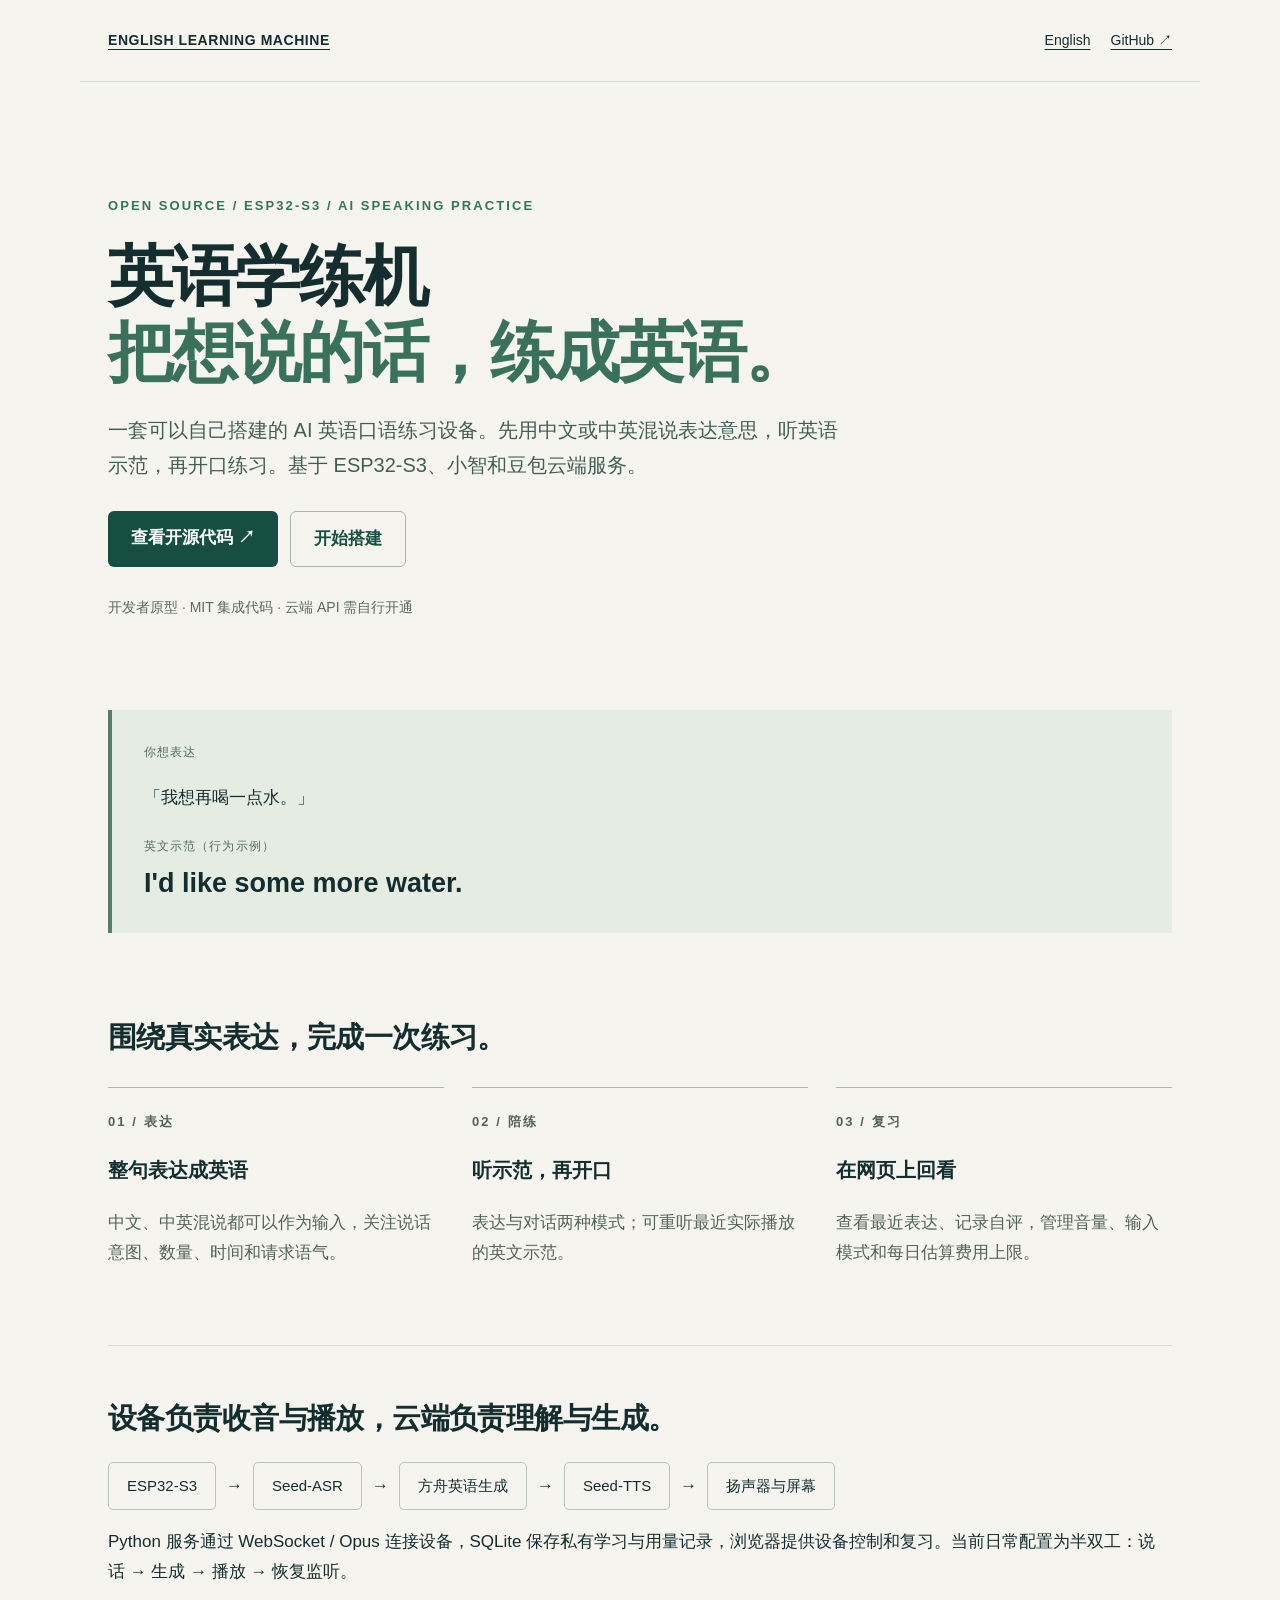
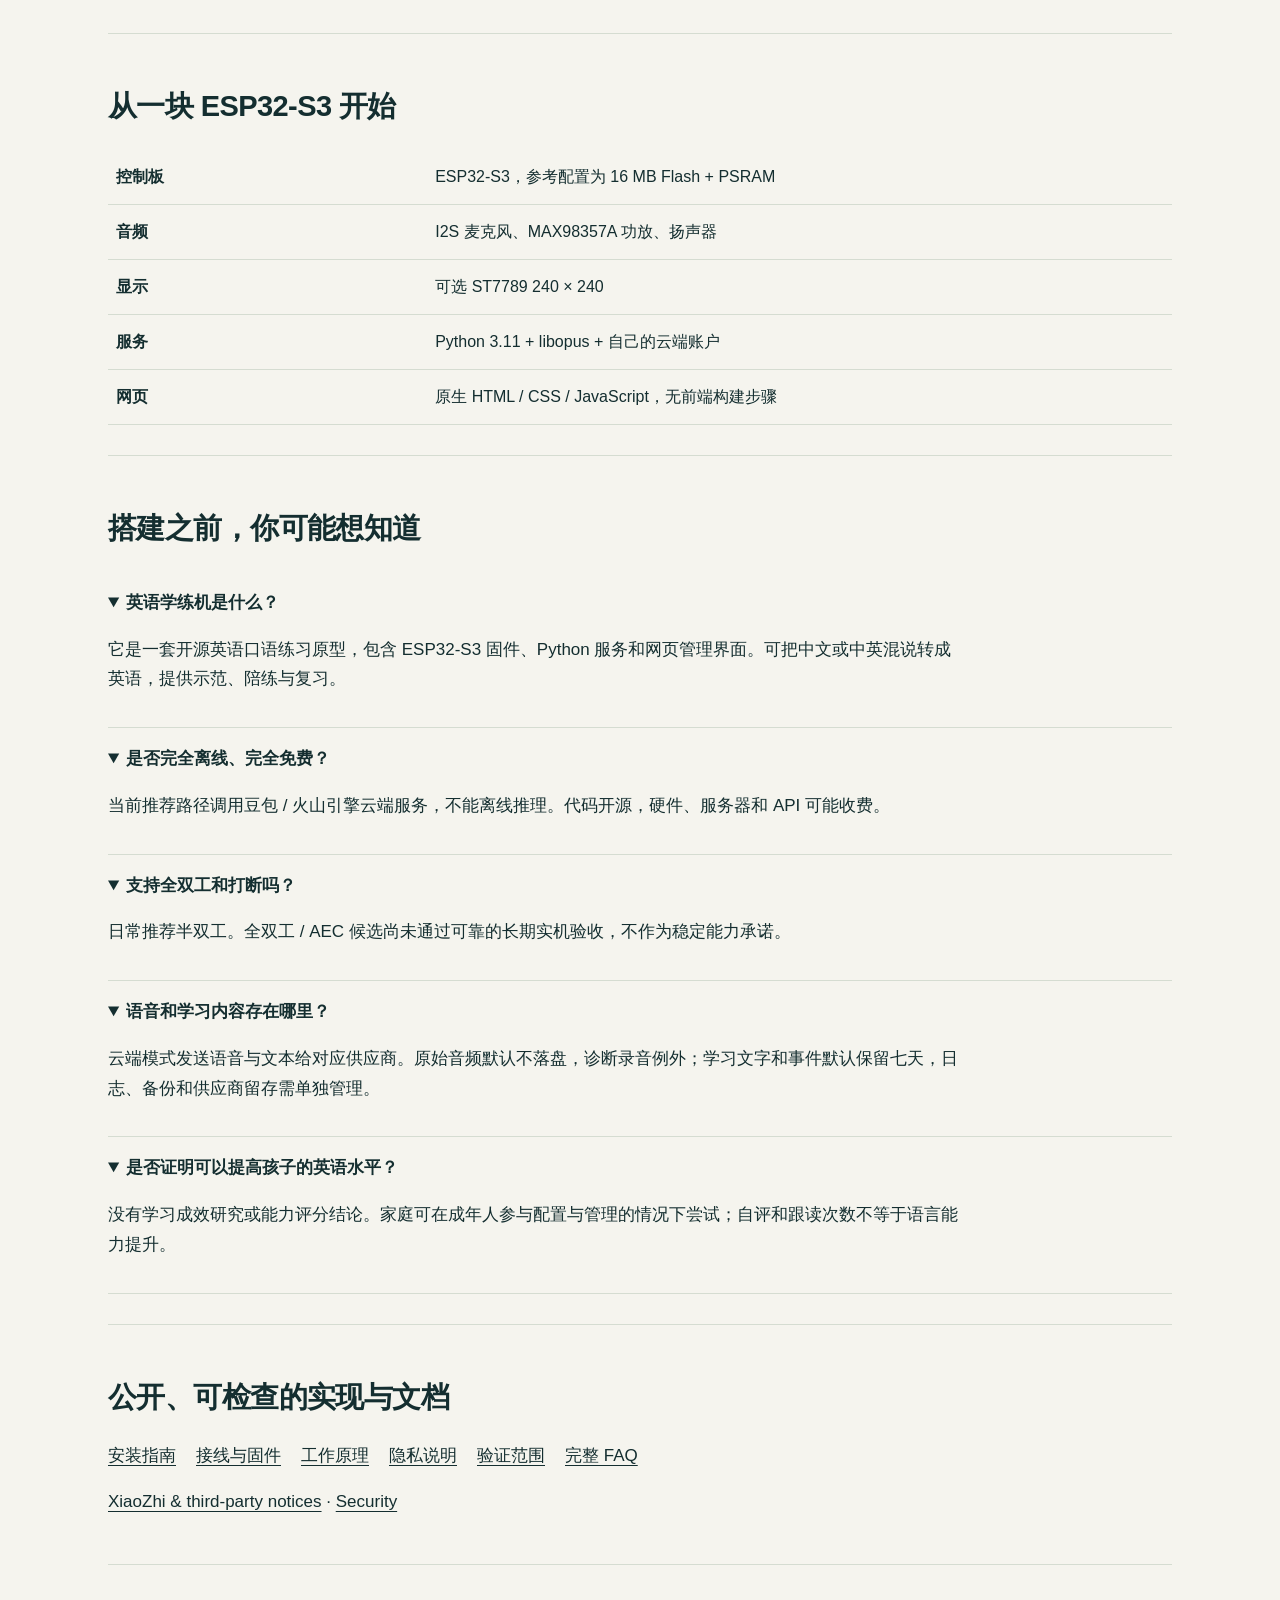
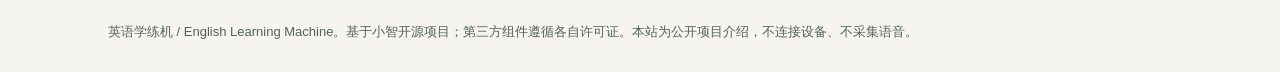
==== docs/index.html @ 185db41a "Release English Learning Machine source and bilingual public documentation" ====
<!doctype html>
<html lang="zh-CN"><head><meta charset="utf-8"><meta name="viewport" content="width=device-width, initial-scale=1">
<title>英语学练机｜ESP32-S3 开源 AI 英语口语陪练机</title><meta name="description" content="基于 ESP32-S3、小智和豆包的开源英语口语练习设备：中文与中英混说转自然英语、示范播放、对话陪练和网页复习。提供 Python 源码、硬件接线与自托管部署说明。">
<meta name="robots" content="index,follow,max-image-preview:large"><link rel="canonical" href="https://aotefan.github.io/english-learning-machine/">
<link rel="alternate" hreflang="zh-CN" href="https://aotefan.github.io/english-learning-machine/"><link rel="alternate" hreflang="en" href="https://aotefan.github.io/english-learning-machine/en.html"><link rel="alternate" hreflang="x-default" href="https://aotefan.github.io/english-learning-machine/">
<meta property="og:type" content="website"><meta property="og:title" content="英语学练机｜ESP32-S3 开源 AI 英语口语陪练机"><meta property="og:description" content="基于 ESP32-S3、小智和豆包的开源英语口语练习设备：中文与中英混说转自然英语、示范播放、对话陪练和网页复习。提供 Python 源码、硬件接线与自托管部署说明。"><meta property="og:url" content="https://aotefan.github.io/english-learning-machine/"><meta property="og:site_name" content="English Learning Machine"><meta property="og:image" content="https://aotefan.github.io/english-learning-machine/social-preview.png"><meta property="og:image:width" content="1200"><meta property="og:image:height" content="630"><meta property="og:image:alt" content="English Learning Machine — ESP32-S3 AI English speaking practice">
<meta name="twitter:card" content="summary_large_image"><link rel="stylesheet" href="style.css"><script type="application/ld+json">{"@context": "https://schema.org", "@type": "SoftwareSourceCode", "name": "English Learning Machine", "alternateName": ["英语学练机", "English Edge"], "description": "基于 ESP32-S3、小智和豆包的开源英语口语练习设备：中文与中英混说转自然英语、示范播放、对话陪练和网页复习。提供 Python 源码、硬件接线与自托管部署说明。", "codeRepository": "https://github.com/aotefan/english-learning-machine", "url": "https://aotefan.github.io/english-learning-machine/", "license": "https://github.com/aotefan/english-learning-machine/blob/main/LICENSE", "programmingLanguage": ["Python", "C++", "JavaScript"], "runtimePlatform": "ESP32-S3 and Python", "isAccessibleForFree": true, "inLanguage": "zh-CN"}</script></head>
<body><nav aria-label="Main"><a class="brand" href="index.html">ENGLISH LEARNING MACHINE</a><div class="links"><a href="en.html" lang="en">English</a><a href="https://github.com/aotefan/english-learning-machine">GitHub ↗</a></div></nav>
<main><header class="hero"><p class="eyebrow">OPEN SOURCE / ESP32-S3 / AI SPEAKING PRACTICE</p><h1>英语学练机<span>把想说的话，练成英语。</span></h1><p class="lead">一套可以自己搭建的 AI 英语口语练习设备。先用中文或中英混说表达意思，听英语示范，再开口练习。基于 ESP32-S3、小智和豆包云端服务。</p><div class="actions"><a class="button" href="https://github.com/aotefan/english-learning-machine">查看开源代码 ↗</a><a class="button secondary" href="https://github.com/aotefan/english-learning-machine/blob/main/docs/quickstart.md">开始搭建</a></div><p class="note">开发者原型 · MIT 集成代码 · 云端 API 需自行开通</p></header>
<div class="example"><span class="label">你想表达</span><p>「我想再喝一点水。」</p><span class="label">英文示范（行为示例）</span><strong>I'd like some more water.</strong></div>
<section><h2>围绕真实表达，完成一次练习。</h2><div class="grid"><article><p class="eyebrow">01 / 表达</p><h3>整句表达成英语</h3><p>中文、中英混说都可以作为输入，关注说话意图、数量、时间和请求语气。</p></article><article><p class="eyebrow">02 / 陪练</p><h3>听示范，再开口</h3><p>表达与对话两种模式；可重听最近实际播放的英文示范。</p></article><article><p class="eyebrow">03 / 复习</p><h3>在网页上回看</h3><p>查看最近表达、记录自评，管理音量、输入模式和每日估算费用上限。</p></article></div></section>
<section><h2>设备负责收音与播放，云端负责理解与生成。</h2><div class="flow" aria-label="Architecture"><span>ESP32-S3</span><b aria-hidden="true">→</b><span>Seed-ASR</span><b aria-hidden="true">→</b><span>方舟英语生成</span><b aria-hidden="true">→</b><span>Seed-TTS</span><b aria-hidden="true">→</b><span>扬声器与屏幕</span></div><p>Python 服务通过 WebSocket / Opus 连接设备，SQLite 保存私有学习与用量记录，浏览器提供设备控制和复习。当前日常配置为半双工：说话 → 生成 → 播放 → 恢复监听。</p></section>
<section><h2>从一块 ESP32-S3 开始</h2><table><tr><th scope="row">控制板</th><td>ESP32-S3，参考配置为 16 MB Flash + PSRAM</td></tr><tr><th scope="row">音频</th><td>I2S 麦克风、MAX98357A 功放、扬声器</td></tr><tr><th scope="row">显示</th><td>可选 ST7789 240 × 240</td></tr><tr><th scope="row">服务</th><td>Python 3.11 + libopus + 自己的云端账户</td></tr><tr><th scope="row">网页</th><td>原生 HTML / CSS / JavaScript，无前端构建步骤</td></tr></table></section>
<section><h2>搭建之前，你可能想知道</h2><details open><summary>英语学练机是什么？</summary><p>它是一套开源英语口语练习原型，包含 ESP32-S3 固件、Python 服务和网页管理界面。可把中文或中英混说转成英语，提供示范、陪练与复习。</p></details><details open><summary>是否完全离线、完全免费？</summary><p>当前推荐路径调用豆包 / 火山引擎云端服务，不能离线推理。代码开源，硬件、服务器和 API 可能收费。</p></details><details open><summary>支持全双工和打断吗？</summary><p>日常推荐半双工。全双工 / AEC 候选尚未通过可靠的长期实机验收，不作为稳定能力承诺。</p></details><details open><summary>语音和学习内容存在哪里？</summary><p>云端模式发送语音与文本给对应供应商。原始音频默认不落盘，诊断录音例外；学习文字和事件默认保留七天，日志、备份和供应商留存需单独管理。</p></details><details open><summary>是否证明可以提高孩子的英语水平？</summary><p>没有学习成效研究或能力评分结论。家庭可在成年人参与配置与管理的情况下尝试；自评和跟读次数不等于语言能力提升。</p></details></section>
<section><h2>公开、可检查的实现与文档</h2><div class="links"><a href="https://github.com/aotefan/english-learning-machine/blob/main/docs/quickstart.md">安装指南</a><a href="https://github.com/aotefan/english-learning-machine/blob/main/docs/hardware.md">接线与固件</a><a href="https://github.com/aotefan/english-learning-machine/blob/main/docs/architecture.md">工作原理</a><a href="https://github.com/aotefan/english-learning-machine/blob/main/docs/privacy.md">隐私说明</a><a href="https://github.com/aotefan/english-learning-machine/blob/main/docs/validation.md">验证范围</a><a href="https://github.com/aotefan/english-learning-machine/blob/main/docs/faq.md">完整 FAQ</a></div><p><a href="https://github.com/aotefan/english-learning-machine/blob/main/THIRD_PARTY_NOTICES.md">XiaoZhi &amp; third-party notices</a> · <a href="https://github.com/aotefan/english-learning-machine/blob/main/SECURITY.md">Security</a></p></section></main><footer>英语学练机 / English Learning Machine。基于小智开源项目；第三方组件遵循各自许可证。本站为公开项目介绍，不连接设备、不采集语音。</footer></body></html>
---- docs/style.css ----
*{box-sizing:border-box}html{scroll-behavior:smooth}body{margin:0;background:#f5f4ee;color:#142e30;font:17px/1.75 -apple-system,BlinkMacSystemFont,"Segoe UI",sans-serif}a{color:inherit;text-underline-offset:4px}main,nav,footer{max-width:1120px;margin:auto;padding:28px}nav{display:flex;justify-content:space-between;gap:20px;font-size:14px;border-bottom:1px solid #cfdbd4}.brand{font-weight:750;letter-spacing:.04em}.hero{padding:72px 0 45px;max-width:900px}.eyebrow{color:#35745d;font-size:13px;letter-spacing:.16em;font-weight:700}h1{font-size:clamp(36px,5.7vw,66px);line-height:1.15;letter-spacing:-.035em;margin:22px 0}h1 span{display:block;color:#39715d}h2{font-size:29px;line-height:1.3;letter-spacing:-.02em}h3{font-size:20px}.lead{max-width:740px;font-size:20px;color:#435d57}.actions{display:flex;gap:12px;flex-wrap:wrap;margin:28px 0}.button{padding:12px 23px;border-radius:6px;background:#174e42;color:white;text-decoration:none;font-weight:650}.button.secondary{color:#174e42;background:transparent;border:1px solid #a4b7ad}.note{font-size:14px;color:#5b6960}.example{padding:26px 32px;background:#e5ece2;border-left:4px solid #54806b;margin:32px 0}.example strong{font-size:27px;display:block}.label{font-size:12px;letter-spacing:.09em;text-transform:uppercase;color:#526d5c}.grid{display:grid;grid-template-columns:repeat(3,1fr);gap:28px;margin:30px 0}.grid article{border-top:1px solid #a7b9ab;padding-top:10px}.grid p{color:#52645a}section{padding:30px 0;border-bottom:1px solid #d5dcd1}.flow{display:flex;flex-wrap:wrap;gap:10px;align-items:center}.flow span{border:1px solid #b5c7b8;border-radius:5px;padding:10px 18px;font-size:15px}table{border-collapse:collapse;width:100%;font-size:16px}td,th{text-align:left;padding:13px 8px;border-bottom:1px solid #d5dcd1}th{width:30%}details{padding:16px 0;border-bottom:1px solid #d5dcd1}summary{font-weight:650;cursor:pointer}details p{max-width:850px}footer{font-size:13px;color:#52645a}.links{display:flex;gap:20px;flex-wrap:wrap}code{font-size:.92em}a:focus-visible,summary:focus-visible{outline:3px solid #bd7a25;outline-offset:5px}@media(max-width:700px){main,nav,footer{padding:20px}.hero{padding:45px 0 20px}.grid{grid-template-columns:1fr;gap:4px}.lead{font-size:18px}.example{padding:20px}.example strong{font-size:23px}nav{font-size:12px}.flow span{padding:7px 10px}}
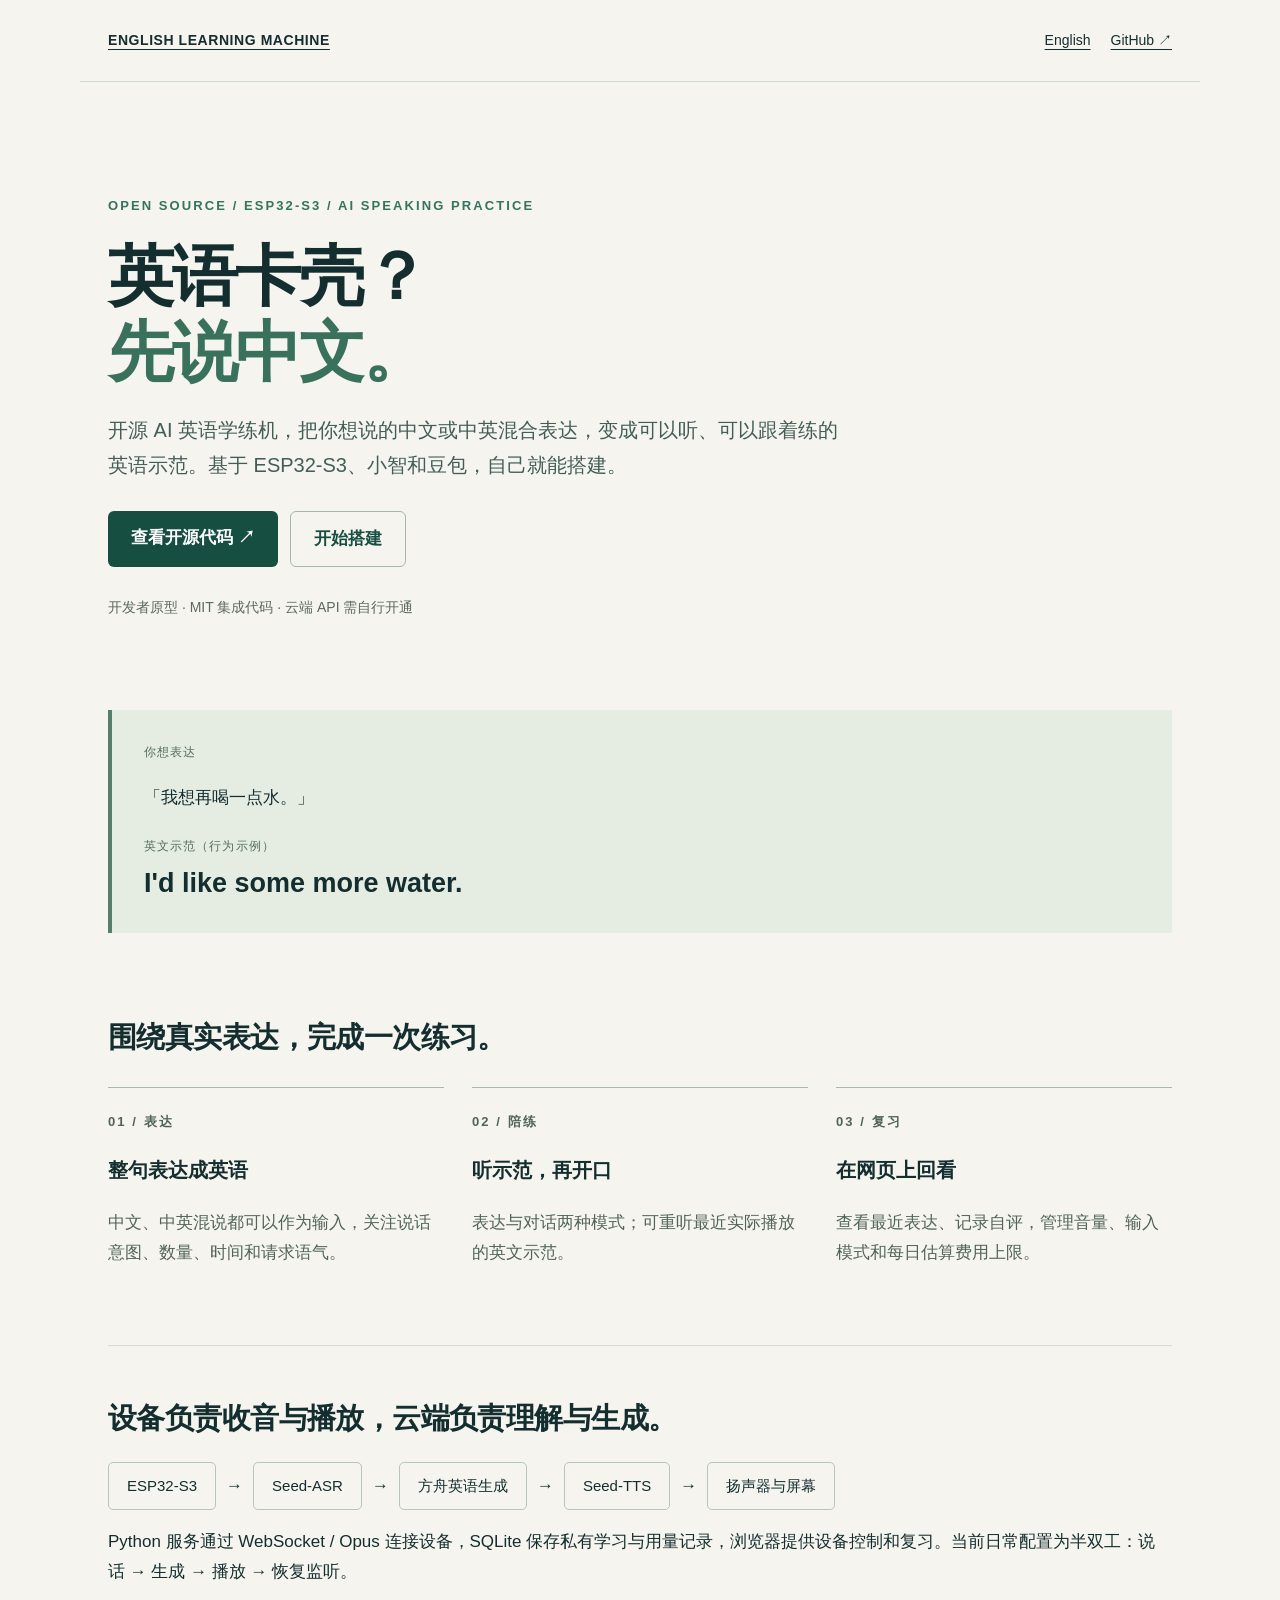
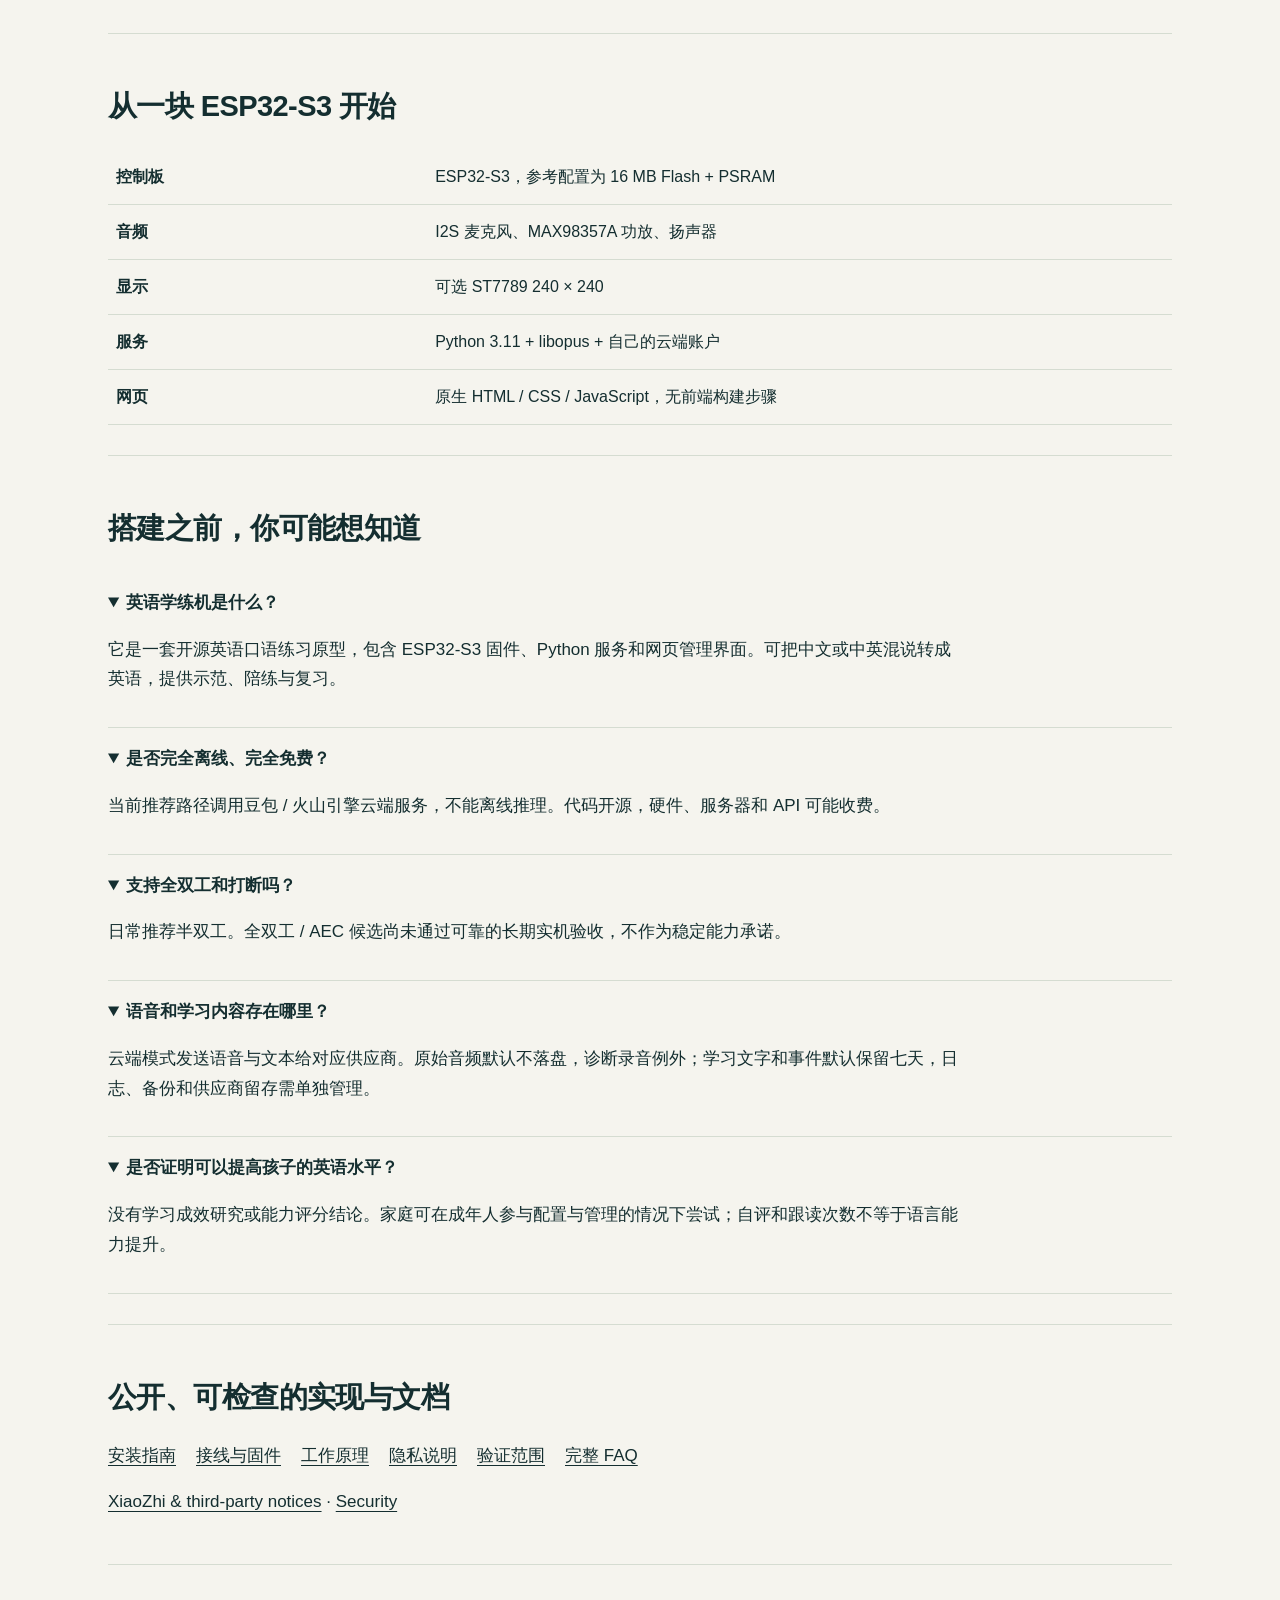
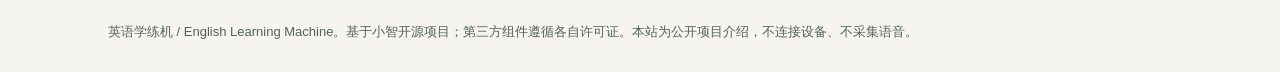
==== commit 9237cc5d: "Lead project titles with the learner need: start in Chinese when English stalls" ====
--- a/docs/index.html
+++ b/docs/index.html
@@ -1,12 +1,12 @@
 <!doctype html>
 <html lang="zh-CN"><head><meta charset="utf-8"><meta name="viewport" content="width=device-width, initial-scale=1">
-<title>英语学练机｜ESP32-S3 开源 AI 英语口语陪练机</title><meta name="description" content="基于 ESP32-S3、小智和豆包的开源英语口语练习设备：中文与中英混说转自然英语、示范播放、对话陪练和网页复习。提供 Python 源码、硬件接线与自托管部署说明。">
+<title>英语卡壳？先说中文｜开源 AI 英语学练机</title><meta name="description" content="基于 ESP32-S3、小智和豆包的开源英语口语练习设备：中文与中英混说转自然英语、示范播放、对话陪练和网页复习。提供 Python 源码、硬件接线与自托管部署说明。">
 <meta name="robots" content="index,follow,max-image-preview:large"><link rel="canonical" href="https://aotefan.github.io/english-learning-machine/">
 <link rel="alternate" hreflang="zh-CN" href="https://aotefan.github.io/english-learning-machine/"><link rel="alternate" hreflang="en" href="https://aotefan.github.io/english-learning-machine/en.html"><link rel="alternate" hreflang="x-default" href="https://aotefan.github.io/english-learning-machine/">
-<meta property="og:type" content="website"><meta property="og:title" content="英语学练机｜ESP32-S3 开源 AI 英语口语陪练机"><meta property="og:description" content="基于 ESP32-S3、小智和豆包的开源英语口语练习设备：中文与中英混说转自然英语、示范播放、对话陪练和网页复习。提供 Python 源码、硬件接线与自托管部署说明。"><meta property="og:url" content="https://aotefan.github.io/english-learning-machine/"><meta property="og:site_name" content="English Learning Machine"><meta property="og:image" content="https://aotefan.github.io/english-learning-machine/social-preview.png"><meta property="og:image:width" content="1200"><meta property="og:image:height" content="630"><meta property="og:image:alt" content="English Learning Machine — ESP32-S3 AI English speaking practice">
+<meta property="og:type" content="website"><meta property="og:title" content="英语卡壳？先说中文｜开源 AI 英语学练机"><meta property="og:description" content="基于 ESP32-S3、小智和豆包的开源英语口语练习设备：中文与中英混说转自然英语、示范播放、对话陪练和网页复习。提供 Python 源码、硬件接线与自托管部署说明。"><meta property="og:url" content="https://aotefan.github.io/english-learning-machine/"><meta property="og:site_name" content="English Learning Machine"><meta property="og:image" content="https://aotefan.github.io/english-learning-machine/social-preview.png"><meta property="og:image:width" content="1200"><meta property="og:image:height" content="630"><meta property="og:image:alt" content="English Learning Machine — ESP32-S3 AI English speaking practice">
 <meta name="twitter:card" content="summary_large_image"><link rel="stylesheet" href="style.css"><script type="application/ld+json">{"@context": "https://schema.org", "@type": "SoftwareSourceCode", "name": "English Learning Machine", "alternateName": ["英语学练机", "English Edge"], "description": "基于 ESP32-S3、小智和豆包的开源英语口语练习设备：中文与中英混说转自然英语、示范播放、对话陪练和网页复习。提供 Python 源码、硬件接线与自托管部署说明。", "codeRepository": "https://github.com/aotefan/english-learning-machine", "url": "https://aotefan.github.io/english-learning-machine/", "license": "https://github.com/aotefan/english-learning-machine/blob/main/LICENSE", "programmingLanguage": ["Python", "C++", "JavaScript"], "runtimePlatform": "ESP32-S3 and Python", "isAccessibleForFree": true, "inLanguage": "zh-CN"}</script></head>
 <body><nav aria-label="Main"><a class="brand" href="index.html">ENGLISH LEARNING MACHINE</a><div class="links"><a href="en.html" lang="en">English</a><a href="https://github.com/aotefan/english-learning-machine">GitHub ↗</a></div></nav>
-<main><header class="hero"><p class="eyebrow">OPEN SOURCE / ESP32-S3 / AI SPEAKING PRACTICE</p><h1>英语学练机<span>把想说的话，练成英语。</span></h1><p class="lead">一套可以自己搭建的 AI 英语口语练习设备。先用中文或中英混说表达意思，听英语示范，再开口练习。基于 ESP32-S3、小智和豆包云端服务。</p><div class="actions"><a class="button" href="https://github.com/aotefan/english-learning-machine">查看开源代码 ↗</a><a class="button secondary" href="https://github.com/aotefan/english-learning-machine/blob/main/docs/quickstart.md">开始搭建</a></div><p class="note">开发者原型 · MIT 集成代码 · 云端 API 需自行开通</p></header>
+<main><header class="hero"><p class="eyebrow">OPEN SOURCE / ESP32-S3 / AI SPEAKING PRACTICE</p><h1>英语卡壳？<span>先说中文。</span></h1><p class="lead">开源 AI 英语学练机，把你想说的中文或中英混合表达，变成可以听、可以跟着练的英语示范。基于 ESP32-S3、小智和豆包，自己就能搭建。</p><div class="actions"><a class="button" href="https://github.com/aotefan/english-learning-machine">查看开源代码 ↗</a><a class="button secondary" href="https://github.com/aotefan/english-learning-machine/blob/main/docs/quickstart.md">开始搭建</a></div><p class="note">开发者原型 · MIT 集成代码 · 云端 API 需自行开通</p></header>
 <div class="example"><span class="label">你想表达</span><p>「我想再喝一点水。」</p><span class="label">英文示范（行为示例）</span><strong>I'd like some more water.</strong></div>
 <section><h2>围绕真实表达，完成一次练习。</h2><div class="grid"><article><p class="eyebrow">01 / 表达</p><h3>整句表达成英语</h3><p>中文、中英混说都可以作为输入，关注说话意图、数量、时间和请求语气。</p></article><article><p class="eyebrow">02 / 陪练</p><h3>听示范，再开口</h3><p>表达与对话两种模式；可重听最近实际播放的英文示范。</p></article><article><p class="eyebrow">03 / 复习</p><h3>在网页上回看</h3><p>查看最近表达、记录自评，管理音量、输入模式和每日估算费用上限。</p></article></div></section>
 <section><h2>设备负责收音与播放，云端负责理解与生成。</h2><div class="flow" aria-label="Architecture"><span>ESP32-S3</span><b aria-hidden="true">→</b><span>Seed-ASR</span><b aria-hidden="true">→</b><span>方舟英语生成</span><b aria-hidden="true">→</b><span>Seed-TTS</span><b aria-hidden="true">→</b><span>扬声器与屏幕</span></div><p>Python 服务通过 WebSocket / Opus 连接设备，SQLite 保存私有学习与用量记录，浏览器提供设备控制和复习。当前日常配置为半双工：说话 → 生成 → 播放 → 恢复监听。</p></section>
